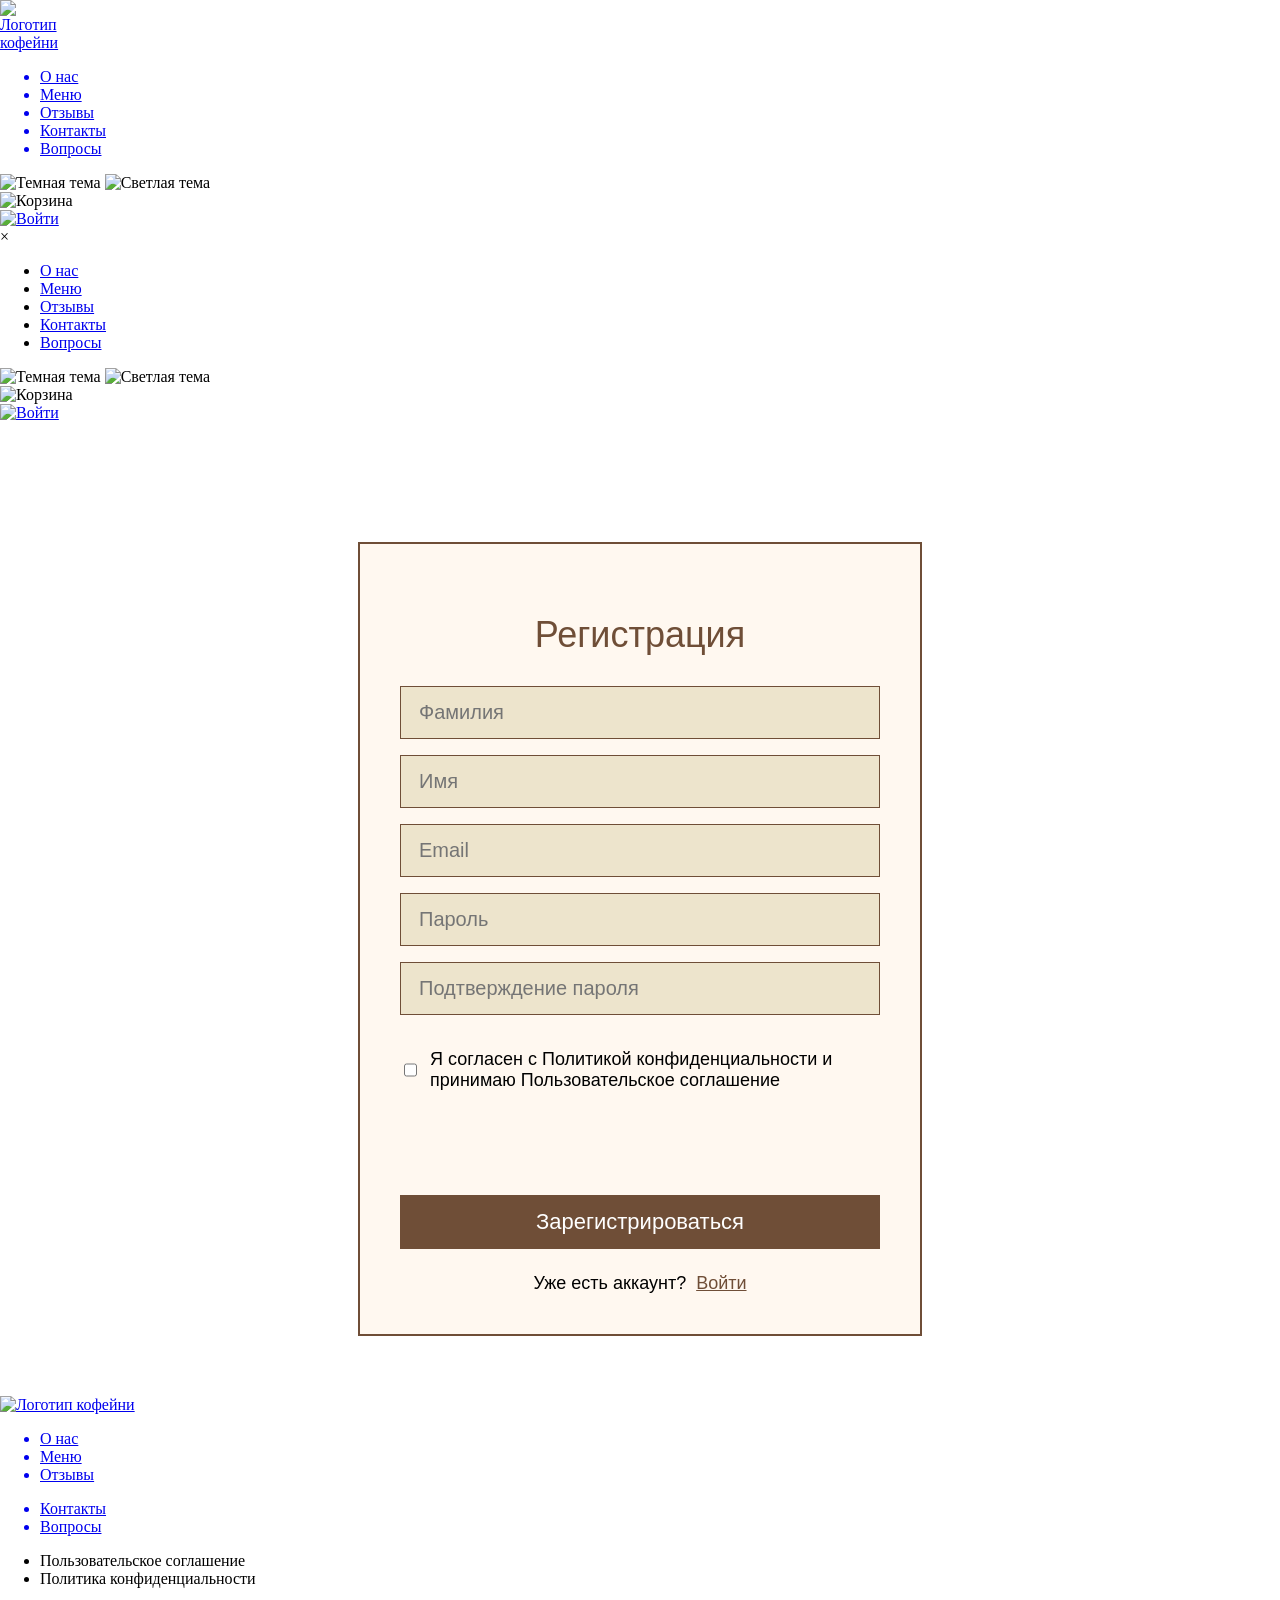
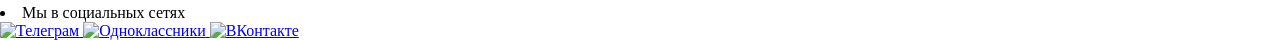
==== log/registration/index.html @ d0dbc520 "e" ====
<!DOCTYPE html>
<html lang="en">

<head>
    <meta charset="UTF-8">
    <meta name="viewport" content="width=device-width, initial-scale=1.0">
    <title>Регистрация</title>
    <link rel="stylesheet" href="/main.css">
    <link rel="stylesheet" href="/assets/font/index.html">
    <link rel="stylesheet" href="/log/style.css">
</head>

<body>
    <style>
        header > a img {
    width: 5vw;
    max-width: 70px;
}

    body {
        display: flex;
        flex-direction: column;
        max-height: 100vh;
        margin: 0;
    }
    main {
        flex: 1 0 auto;
    }


.auth-container {
    max-width: 480px;
    margin: 120px auto 60px;
    padding: 40px;
    border: 2px solid #6F4E37;
    background: #fff8f0;
}

.auth-container h2 {
    font-family: "Arsenal SC", sans-serif;
    font-size: 36px;
    font-weight: 400;
    text-align: center;
    margin-bottom: 30px;
    color: #6F4E37;
}

.auth-container form {
    display: flex;
    flex-direction: column;
    gap: 16px;
    max-width: 100%;
}

.auth-container input {
    padding: 14px 18px;
    font-family: "Arsenal SC", sans-serif;
    font-size: 20px;
    border: 1px solid #6F4E37;
    background: #EDE4CC;
    outline: none;
}

.auth-container input:focus {
    border-color: #947056;
    box-shadow: 0 0 0 2px rgba(148, 112, 86, 0.2);
}

.auth-container button[type="submit"] {
    padding: 14px;
    background: #6F4E37;
    color: white;
    font-family: "Arsenal SC", sans-serif;
    font-size: 22px;
    border: none;
    cursor: pointer;
    transition: background 0.2s;
}

.auth-container button[type="submit"]:hover {
    background: #5a3d2b;
}

.auth-container label {
    text-align: center;
    margin-top: 8px;
    font-family: "Arsenal SC", sans-serif;
    font-size: 18px;
}

.auth-container label a {
    color: #6F4E37;
    text-decoration: underline;
}

.error-msg {
    color: #c0392b;
    font-family: "Arsenal SC", sans-serif;
    font-size: 16px;
    min-height: 22px;
    text-align: center;
}

.checkbox-row {
    display: flex;
    align-items: center;
    gap: 10px;
}

.checkbox-row input[type="checkbox"] {
    width: 22px;
    height: 22px;
    cursor: pointer;
}

.checkbox-row p {
    font-family: "Arsenal SC", sans-serif;
    font-size: 18px;
    font-weight: 400;
}

    </style>

    <header>
        <a href="/index.html">
            <img src="/assets/images/logo.svg" alt="Логотип кофейни">
        </a>
        <div class="burger-menu" id="burgerMenu">
            <span></span>
            <span></span>
            <span></span>
        </div>
        <nav>
            <ul>
                <a href="/index.html#section1"><li>О нас</li></a>
                <a href="/index.html#section2"><li>Меню</li></a>
                <a href="/index.html#section3"><li>Отзывы</li></a>
                <a href="/index.html#section4"><li>Контакты</li></a>
                <a href="/index.html#section5"><li>Вопросы</li></a>
            </ul>

            <div class="theme-toggle">
                <img src="/assets/images/moon.svg" alt="Темная тема" id="moon-icon" class="theme-icon active">
                <img src="/assets/images/sun.svg" alt="Светлая тема" id="sun-icon" class="theme-icon">
            </div>
            <img src="/assets/images/bag.svg" alt="Корзина" onclick="cart()" style="cursor:pointer">

            <div class="auth-icon-wrap">
                <a href="/log/authorization/" class="auth-login-btn" style="display:inline-block;">
                    <img src="/assets/images/account.svg" alt="Войти" title="Войти" style="cursor:pointer">
                </a>
                <img src="/assets/images/account.svg" alt="Профиль" title="Профиль"
                     class="auth-profile-btn" style="display:none;cursor:pointer"
                     onclick="login()">
            </div>
        </nav>

        <div class="mobile-nav" id="mobileNav">
            <span class="close-mobile-nav" id="closeMobileNav">&times;</span>
            <ul>
                <li><a href="/index.html#section1">О нас</a></li>
                <li><a href="/index.html#section2">Меню</a></li>
                <li><a href="/index.html#section3">Отзывы</a></li>
                <li><a href="/index.html#section4">Контакты</a></li>
                <li><a href="/index.html#section5">Вопросы</a></li>
            </ul>
            <div class="mobile-nav-icons">
                <div class="theme-toggle">
                    <img src="/assets/images/moon.svg" alt="Темная тема" id="moon-icon-mobile" class="theme-icon active">
                    <img src="/assets/images/sun.svg" alt="Светлая тема" id="sun-icon-mobile" class="theme-icon">
                </div>
                <img src="/assets/images/bag.svg" alt="Корзина" onclick="cart()">
                <div class="auth-icon-wrap">
                    <a href="/log/authorization/" class="auth-login-btn" style="display:inline-block;">
                        <img src="/assets/images/account.svg" alt="Войти">
                    </a>
                    <img src="/assets/images/account.svg" alt="Профиль"
                         class="auth-profile-btn" style="display:none;cursor:pointer"
                         onclick="login()">
                </div>
            </div>
        </div>
    </header>

    <div class="auth-container">
        <h2>Регистрация</h2>
        <form id="registForm">
            <input type="text" placeholder="Фамилия" id="surname" required>
            <input type="text" placeholder="Имя" id="name" required>
            <input type="email" placeholder="Email" id="email" required>
            <input type="password" placeholder="Пароль" id="password" required>
            <input type="password" placeholder="Подтверждение пароля" id="password_confirm" required>
            <div class="checkbox-row">
                <input type="checkbox" id="checkbox">
                <p>Я согласен с <span>Политикой конфиденциальности</span> и принимаю <span>Пользовательское соглашение</span></p>
            </div>
            <p class="error-msg" id="errorMsg"></p>
            <button type="submit">Зарегистрироваться</button>
            <label>Уже есть аккаунт?&nbsp;
                <a href="/log/authorization/index.html">
                    <span>Войти</span>
                </a>
            </label>
        </form>
    </div>

    <footer>
        <a href="/index.html">
            <img src="/assets/images/logo_footer.svg" alt="Логотип кофейни">
        </a>
        <nav>
            <div>
                <ul>
                    <a href="/index.html#section1"><li>О нас</li></a>
                    <a href="/index.html#section2"><li>Меню</li></a>
                    <a href="/index.html#section3"><li>Отзывы</li></a>
                </ul>
                <ul>
                    <a href="/index.html#section4"><li>Контакты</li></a>
                    <a href="/index.html#section5"><li>Вопросы</li></a>
                </ul>
            </div>
            <ul>
                <li>Пользовательское соглашение</li>
                <li>Политика конфиденциальности</li>
            </ul>
        </nav>
        <div class="social_media">
            <li>Мы в социальных сетях</li>
            <div>
                <a href="https://t.me/marik_hguu">
                    <img class="img" src="/assets/images/telegram.svg" alt="Телеграм">
                </a>
                <a href="https://vk.com/mari_kaverina">
                    <img class="img" src="/assets/images/odnoklassniki.svg" alt="Одноклассники">
                </a>
                <a href="https://vk.com/mari_kaverina">
                    <img class="img" src="/assets/images/vk.svg" alt="ВКонтакте">
                </a>
            </div>
        </div>
    </footer>

    <script src="/js/class.js"></script>
    <script src="/js/log/log.js"></script>
    <script src="/js/goods/log_cart.js"></script>
    <script src="/js/home/mode.js"></script>
    <script src="/js/home/burger.js"></script>
    <script src="/js/auth-header.js"></script>
    <script>
        const form = document.getElementById('registForm');
        const errorMsg = document.getElementById('errorMsg');

        form.addEventListener('submit', async (e) => {
            e.preventDefault();
            errorMsg.textContent = '';
            errorMsg.style.color = '#c0392b';

            const surname = document.getElementById('surname').value.trim();
            const name = document.getElementById('name').value.trim();
            const email = document.getElementById('email').value.trim();
            const password = document.getElementById('password').value;
            const confirmPassword = document.getElementById('password_confirm').value;
            const checkbox = document.getElementById('checkbox');

            if (surname.length < 2 || surname.length > 13) {
                errorMsg.textContent = 'Фамилия: от 2 до 13 символов';
                return;
            }
            if (name.length < 2 || name.length > 13) {
                errorMsg.textContent = 'Имя: от 2 до 13 символов';
                return;
            }
            if (!email || !email.includes('@') || email.length < 5) {
                errorMsg.textContent = 'Введите корректный email';
                return;
            }
            if (email.length > 25) {
                errorMsg.textContent = 'Email не более 25 символов';
                return;
            }
            if (password.length < 6) {
                errorMsg.textContent = 'Пароль должен быть минимум 6 символов';
                return;
            }
            if (password.length > 50) {
                errorMsg.textContent = 'Пароль слишком длинный (макс. 50 символов)';
                return;
            }
            if (password !== confirmPassword) {
                errorMsg.textContent = 'Пароли не совпадают!';
                return;
            }
            if (!checkbox.checked) {
                errorMsg.textContent = 'Необходимо принять соглашение';
                return;
            }

            try {
                const um = await getUserManager();
                await um.register(surname, name, email, password);
                errorMsg.style.color = '#27ae60';
                errorMsg.textContent = 'Регистрация успешна!';
                setTimeout(() => { window.location.href = '/profile/'; }, 1000);
            } catch (err) {
                errorMsg.textContent = err.message || 'Ошибка регистрации';
            }
        });
    </script>
</body>
</html>
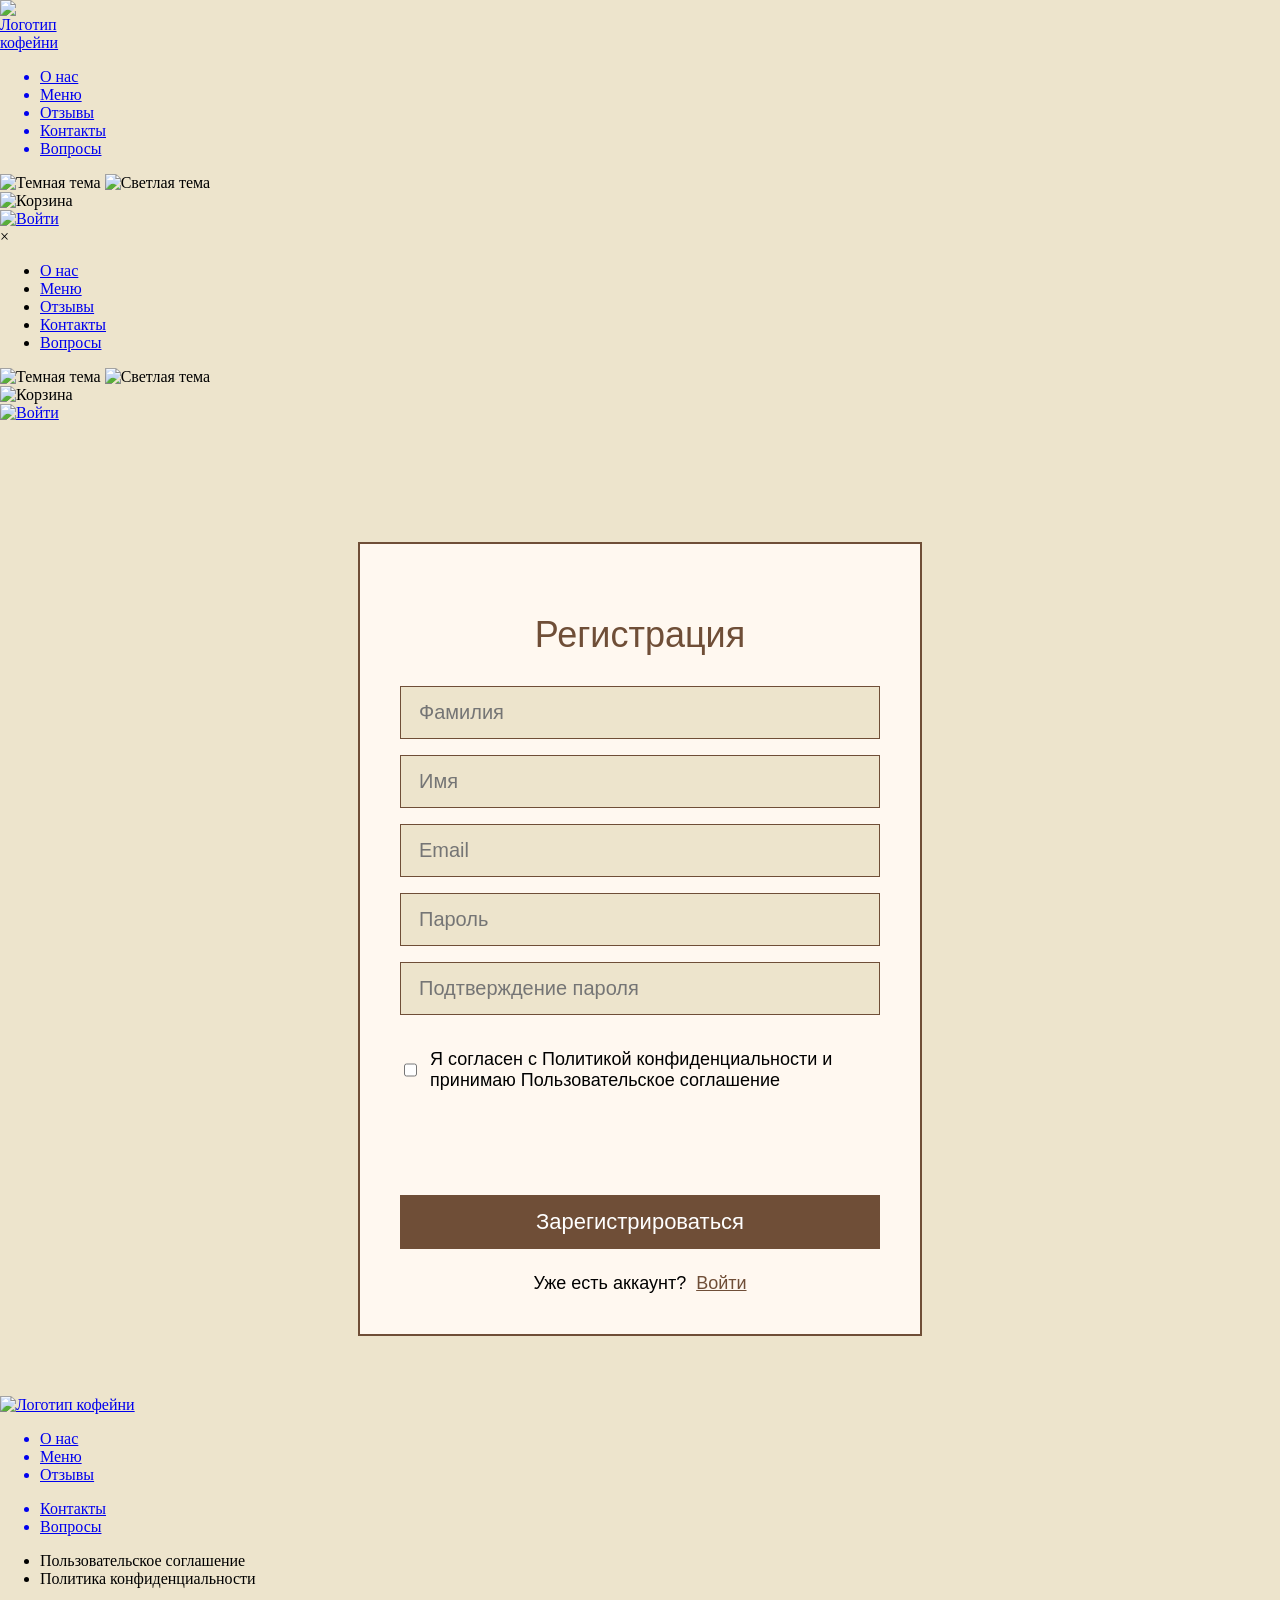
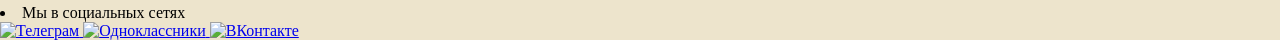
==== commit 633b2860: "Update index.html" ====
--- a/log/registration/index.html
+++ b/log/registration/index.html
@@ -12,10 +12,7 @@
 
 <body>
     <style>
-        header > a img {
-    width: 5vw;
-    max-width: 70px;
-}
+
 
     body {
         display: flex;
--- a/log/style.css
+++ b/log/style.css
@@ -0,0 +1,99 @@
+header > a img {
+    width: 5vw;
+    max-width: 70px;
+}
+
+body {
+    background-color: #EDE4CC;
+}
+
+.auth-container {
+    max-width: 480px;
+    margin: 160px auto 60px;
+    padding: 40px;
+    border: 2px solid #6F4E37;
+    background: #fff8f0;
+}
+
+.auth-container h2 {
+    font-family: "Arsenal SC", sans-serif;
+    font-size: 36px;
+    font-weight: 400;
+    text-align: center;
+    margin-bottom: 30px;
+    color: #6F4E37;
+}
+
+.auth-container form {
+    display: flex;
+    flex-direction: column;
+    gap: 16px;
+    max-width: 100%;
+}
+
+.auth-container input {
+    padding: 14px 18px;
+    font-family: "Arsenal SC", sans-serif;
+    font-size: 20px;
+    border: 1px solid #6F4E37;
+    background: #EDE4CC;
+    outline: none;
+}
+
+.auth-container input:focus {
+    border-color: #947056;
+    box-shadow: 0 0 0 2px rgba(148, 112, 86, 0.2);
+}
+
+.auth-container button[type="submit"] {
+    padding: 14px;
+    background: #6F4E37;
+    color: white;
+    font-family: "Arsenal SC", sans-serif;
+    font-size: 22px;
+    border: none;
+    cursor: pointer;
+    transition: background 0.2s;
+}
+
+.auth-container button[type="submit"]:hover {
+    background: #5a3d2b;
+}
+
+.auth-container label {
+    text-align: center;
+    margin-top: 8px;
+    font-family: "Arsenal SC", sans-serif;
+    font-size: 18px;
+}
+
+.auth-container label a {
+    color: #6F4E37;
+    text-decoration: underline;
+}
+
+.error-msg {
+    color: #c0392b;
+    font-family: "Arsenal SC", sans-serif;
+    font-size: 16px;
+    min-height: 22px;
+    text-align: center;
+}
+
+.checkbox-row {
+    display: flex;
+    align-items: center;
+    gap: 10px;
+}
+
+.checkbox-row input[type="checkbox"] {
+    width: 22px;
+    height: 22px;
+    cursor: pointer;
+}
+
+.checkbox-row p {
+    font-family: "Arsenal SC", sans-serif;
+    font-size: 18px;
+    font-weight: 400;
+}
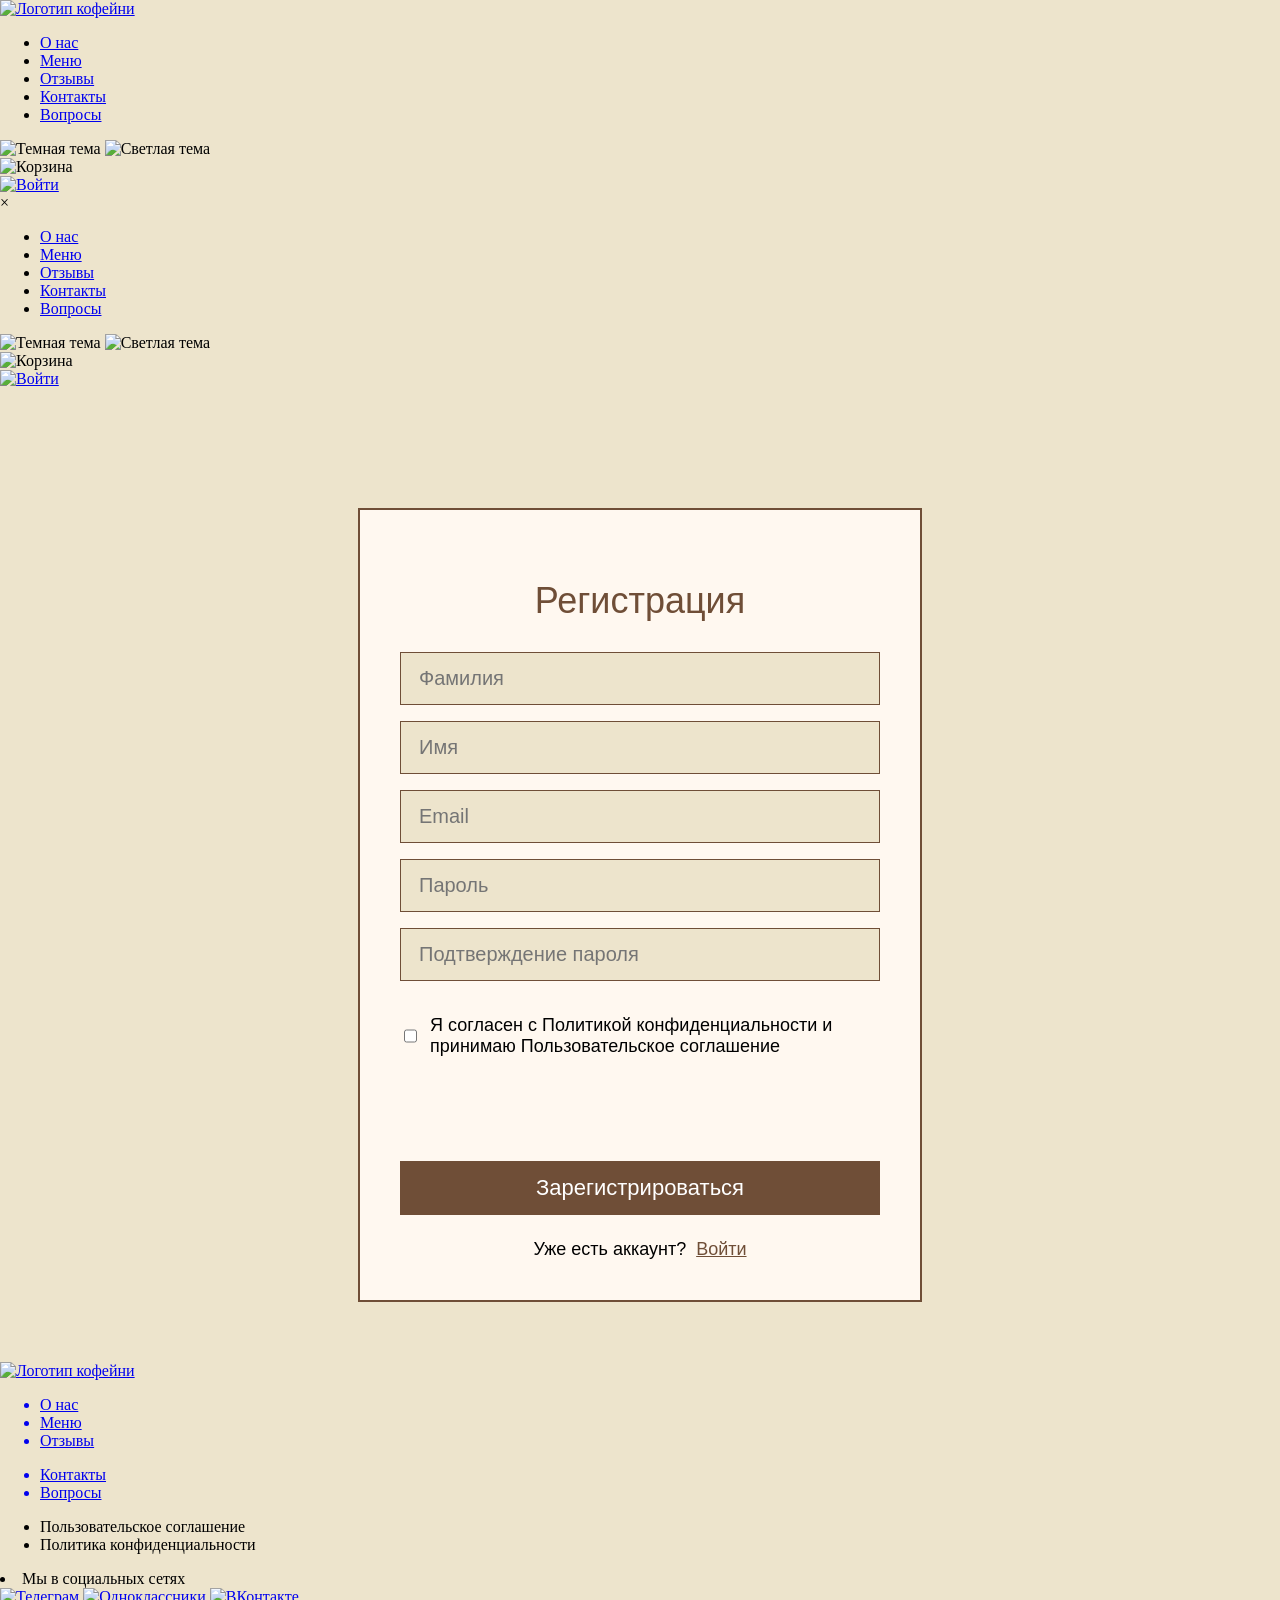
==== commit 15a70c40: "Update index.html" ====
--- a/log/registration/index.html
+++ b/log/registration/index.html
@@ -118,66 +118,65 @@
 
     </style>
 
-    <header>
-        <a href="/index.html">
-            <img src="/assets/images/logo.svg" alt="Логотип кофейни">
-        </a>
-        <div class="burger-menu" id="burgerMenu">
-            <span></span>
-            <span></span>
-            <span></span>
+   <header>
+    <a href="/index.html">
+        <img src="/assets/images/logo.svg" alt="Логотип кофейни">
+    </a>
+    <div class="burger-menu" id="burgerMenu">
+        <span></span>
+        <span></span>
+        <span></span>
+    </div>
+    <nav>
+        <ul>
+            <li><a href="/index.html#section1">О нас</a></li>
+            <li><a href="/index.html#section2">Меню</a></li>
+            <li><a href="/index.html#section3">Отзывы</a></li>
+            <li><a href="/index.html#section4">Контакты</a></li>
+            <li><a href="/index.html#section5">Вопросы</a></li>
+        </ul>
+
+        <div class="theme-toggle">
+            <img src="/assets/images/moon.svg" alt="Темная тема" id="moon-icon" class="theme-icon active">
+            <img src="/assets/images/sun.svg" alt="Светлая тема" id="sun-icon" class="theme-icon">
         </div>
-        <nav>
-            <ul>
-                <a href="/index.html#section1"><li>О нас</li></a>
-                <a href="/index.html#section2"><li>Меню</li></a>
-                <a href="/index.html#section3"><li>Отзывы</li></a>
-                <a href="/index.html#section4"><li>Контакты</li></a>
-                <a href="/index.html#section5"><li>Вопросы</li></a>
-            </ul>
-
+        <img src="/assets/images/bag.svg" alt="Корзина" onclick="cart()" style="cursor:pointer">
+
+        <div class="auth-icon-wrap">
+            <a href="/log/authorization/" class="auth-login-btn" style="display:inline-block;">
+                <img src="/assets/images/account.svg" alt="Войти" title="Войти" style="cursor:pointer">
+            </a>
+            <img src="/assets/images/account.svg" alt="Профиль" title="Профиль"
+                 class="auth-profile-btn" style="display:none;cursor:pointer"
+                 onclick="login()">
+        </div>
+    </nav>
+
+    <!-- Мобильное меню (тоже должно быть одинаковым) -->
+    <div class="mobile-nav" id="mobileNav">
+        <span class="close-mobile-nav" id="closeMobileNav">&times;</span>
+        <ul>
+            <li><a href="/index.html#section1">О нас</a></li>
+            <li><a href="/index.html#section2">Меню</a></li>
+            <li><a href="/index.html#section3">Отзывы</a></li>
+            <li><a href="/index.html#section4">Контакты</a></li>
+            <li><a href="/index.html#section5">Вопросы</a></li>
+        </ul>
+        <div class="mobile-nav-icons">
             <div class="theme-toggle">
-                <img src="/assets/images/moon.svg" alt="Темная тема" id="moon-icon" class="theme-icon active">
-                <img src="/assets/images/sun.svg" alt="Светлая тема" id="sun-icon" class="theme-icon">
-            </div>
-            <img src="/assets/images/bag.svg" alt="Корзина" onclick="cart()" style="cursor:pointer">
-
+                <img src="/assets/images/moon.svg" alt="Темная тема" id="moon-icon-mobile" class="theme-icon active">
+                <img src="/assets/images/sun.svg" alt="Светлая тема" id="sun-icon-mobile" class="theme-icon">
+            </div>
+            <img src="/assets/images/bag.svg" alt="Корзина" onclick="cart()">
             <div class="auth-icon-wrap">
-                <a href="/log/authorization/" class="auth-login-btn" style="display:inline-block;">
-                    <img src="/assets/images/account.svg" alt="Войти" title="Войти" style="cursor:pointer">
-                </a>
-                <img src="/assets/images/account.svg" alt="Профиль" title="Профиль"
-                     class="auth-profile-btn" style="display:none;cursor:pointer"
-                     onclick="login()">
-            </div>
-        </nav>
-
-        <div class="mobile-nav" id="mobileNav">
-            <span class="close-mobile-nav" id="closeMobileNav">&times;</span>
-            <ul>
-                <li><a href="/index.html#section1">О нас</a></li>
-                <li><a href="/index.html#section2">Меню</a></li>
-                <li><a href="/index.html#section3">Отзывы</a></li>
-                <li><a href="/index.html#section4">Контакты</a></li>
-                <li><a href="/index.html#section5">Вопросы</a></li>
-            </ul>
-            <div class="mobile-nav-icons">
-                <div class="theme-toggle">
-                    <img src="/assets/images/moon.svg" alt="Темная тема" id="moon-icon-mobile" class="theme-icon active">
-                    <img src="/assets/images/sun.svg" alt="Светлая тема" id="sun-icon-mobile" class="theme-icon">
-                </div>
-                <img src="/assets/images/bag.svg" alt="Корзина" onclick="cart()">
-                <div class="auth-icon-wrap">
-                    <a href="/log/authorization/" class="auth-login-btn" style="display:inline-block;">
-                        <img src="/assets/images/account.svg" alt="Войти">
-                    </a>
-                    <img src="/assets/images/account.svg" alt="Профиль"
-                         class="auth-profile-btn" style="display:none;cursor:pointer"
-                         onclick="login()">
-                </div>
+                <a href="/log/authorization/" class="auth-login-btn">
+                    <img src="/assets/images/account.svg" alt="Войти">
+                </a>
+                <img src="/assets/images/account.svg" alt="Профиль" class="auth-profile-btn" style="display:none;" onclick="login()">
             </div>
         </div>
-    </header>
+    </div>
+</header>
 
     <div class="auth-container">
         <h2>Регистрация</h2>
--- a/log/style.css
+++ b/log/style.css
@@ -1,7 +1,3 @@
-header > a img {
-    width: 5vw;
-    max-width: 70px;
-}
 
 body {
     background-color: #EDE4CC;
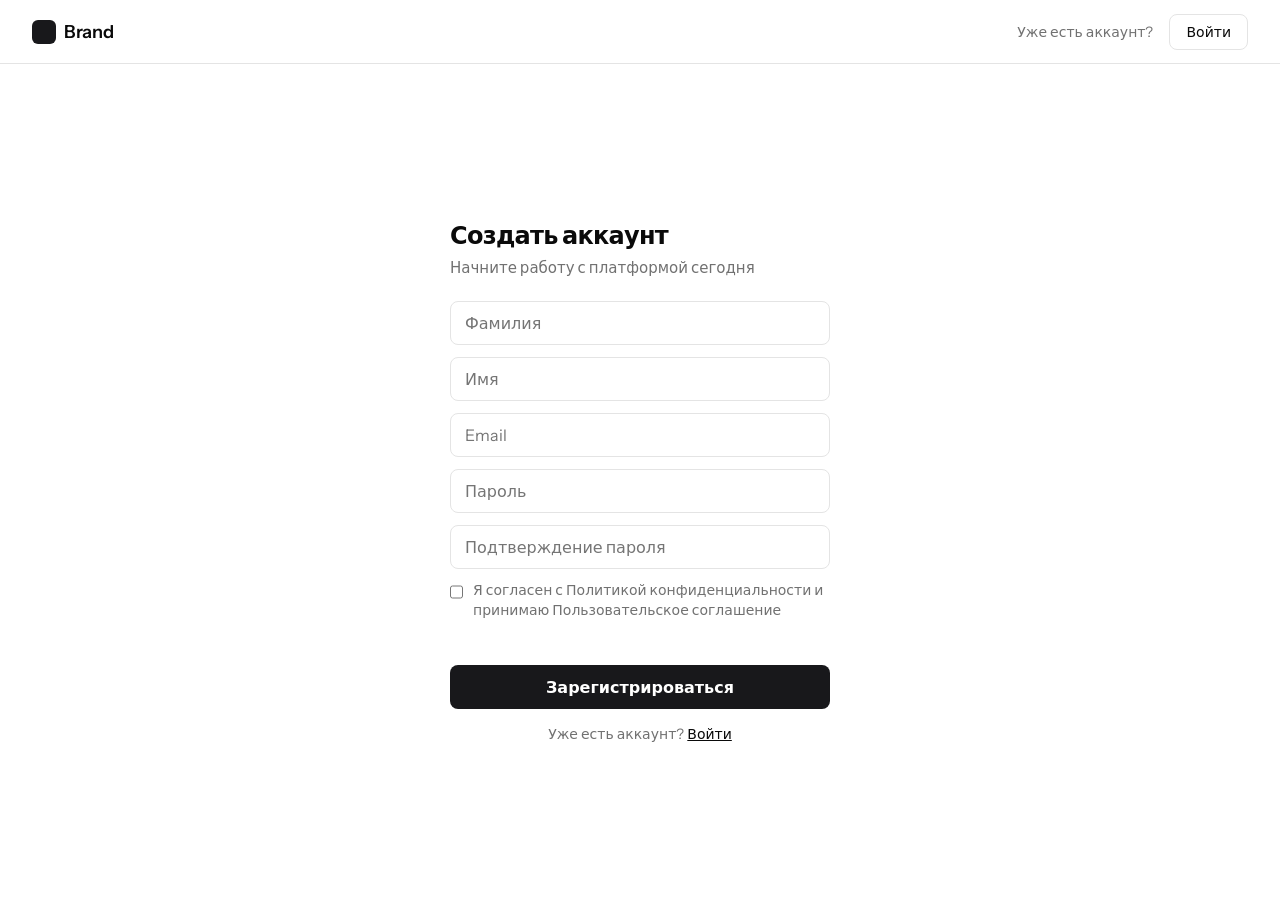
==== commit 5772b0dd: "Update index.html" ====
--- a/log/registration/index.html
+++ b/log/registration/index.html
@@ -1,307 +1,115 @@
 <!DOCTYPE html>
-<html lang="en">
+<html lang="ru">
+<head>
+  <meta charset="UTF-8" />
+  <meta name="viewport" content="width=device-width, initial-scale=1.0" />
+  <title>Регистрация</title>
+  <link rel="preconnect" href="https://fonts.googleapis.com" />
+  <link rel="preconnect" href="https://fonts.gstatic.com" crossorigin />
+  <link href="https://fonts.googleapis.com/css2?family=Instrument+Sans:wght@400;500;600&display=swap" rel="stylesheet" />
+  <link rel="stylesheet" href="/log/style.css" />
+</head>
+<body>
 
-<head>
-    <meta charset="UTF-8">
-    <meta name="viewport" content="width=device-width, initial-scale=1.0">
-    <title>Регистрация</title>
-    <link rel="stylesheet" href="/main.css">
-    <link rel="stylesheet" href="/assets/font/index.html">
-    <link rel="stylesheet" href="/log/style.css">
-</head>
+  <header class="auth-header">
+    <a href="/index.html" class="logo">
+      <div class="logo-icon"></div>
+      <span>Brand</span>
+    </a>
+    <nav class="auth-nav">
+      <span>Уже есть аккаунт?</span>
+      <a href="/log/authorization/index.html" class="btn-secondary">Войти</a>
+    </nav>
+  </header>
 
-<body>
-    <style>
+  <main class="auth-container">
+    <section class="auth-card">
+      <h1>Создать аккаунт</h1>
+      <p class="subtitle">Начните работу с платформой сегодня</p>
 
+      <form id="registForm">
+        <input type="text" placeholder="Фамилия" id="surname" required />
+        <input type="text" placeholder="Имя" id="name" required />
+        <input type="email" placeholder="Email" id="email" required />
+        <input type="password" placeholder="Пароль" id="password" required />
+        <input type="password" placeholder="Подтверждение пароля" id="password_confirm" required />
 
-    body {
-        display: flex;
-        flex-direction: column;
-        max-height: 100vh;
-        margin: 0;
-    }
-    main {
-        flex: 1 0 auto;
-    }
+        <div class="checkbox-row">
+          <input type="checkbox" id="checkbox" />
+          <p>Я согласен с Политикой конфиденциальности и принимаю Пользовательское соглашение</p>
+        </div>
 
+        <p class="error-msg" id="errorMsg"></p>
+        <button type="submit">Зарегистрироваться</button>
+        <label>
+          Уже есть аккаунт?
+          <a href="/log/authorization/index.html">Войти</a>
+        </label>
+      </form>
+    </section>
+  </main>
 
-.auth-container {
-    max-width: 480px;
-    margin: 120px auto 60px;
-    padding: 40px;
-    border: 2px solid #6F4E37;
-    background: #fff8f0;
-}
+  <script src="/js/class.js"></script>
+  <script src="/js/log/log.js"></script>
+  <script>
+    const form = document.getElementById('registForm');
+    const errorMsg = document.getElementById('errorMsg');
 
-.auth-container h2 {
-    font-family: "Arsenal SC", sans-serif;
-    font-size: 36px;
-    font-weight: 400;
-    text-align: center;
-    margin-bottom: 30px;
-    color: #6F4E37;
-}
+    form.addEventListener('submit', async (e) => {
+      e.preventDefault();
+      errorMsg.textContent = '';
+      errorMsg.style.color = '#c0392b';
 
-.auth-container form {
-    display: flex;
-    flex-direction: column;
-    gap: 16px;
-    max-width: 100%;
-}
+      const surname = document.getElementById('surname').value.trim();
+      const name = document.getElementById('name').value.trim();
+      const email = document.getElementById('email').value.trim();
+      const password = document.getElementById('password').value;
+      const confirmPassword = document.getElementById('password_confirm').value;
+      const checkbox = document.getElementById('checkbox');
 
-.auth-container input {
-    padding: 14px 18px;
-    font-family: "Arsenal SC", sans-serif;
-    font-size: 20px;
-    border: 1px solid #6F4E37;
-    background: #EDE4CC;
-    outline: none;
-}
+      if (surname.length < 2 || surname.length > 13) {
+        errorMsg.textContent = 'Фамилия: от 2 до 13 символов';
+        return;
+      }
+      if (name.length < 2 || name.length > 13) {
+        errorMsg.textContent = 'Имя: от 2 до 13 символов';
+        return;
+      }
+      if (!email || !email.includes('@') || email.length < 5) {
+        errorMsg.textContent = 'Введите корректный email';
+        return;
+      }
+      if (email.length > 25) {
+        errorMsg.textContent = 'Email не более 25 символов';
+        return;
+      }
+      if (password.length < 6) {
+        errorMsg.textContent = 'Пароль должен быть минимум 6 символов';
+        return;
+      }
+      if (password.length > 50) {
+        errorMsg.textContent = 'Пароль слишком длинный (макс. 50 символов)';
+        return;
+      }
+      if (password !== confirmPassword) {
+        errorMsg.textContent = 'Пароли не совпадают!';
+        return;
+      }
+      if (!checkbox.checked) {
+        errorMsg.textContent = 'Необходимо принять соглашение';
+        return;
+      }
 
-.auth-container input:focus {
-    border-color: #947056;
-    box-shadow: 0 0 0 2px rgba(148, 112, 86, 0.2);
-}
-
-.auth-container button[type="submit"] {
-    padding: 14px;
-    background: #6F4E37;
-    color: white;
-    font-family: "Arsenal SC", sans-serif;
-    font-size: 22px;
-    border: none;
-    cursor: pointer;
-    transition: background 0.2s;
-}
-
-.auth-container button[type="submit"]:hover {
-    background: #5a3d2b;
-}
-
-.auth-container label {
-    text-align: center;
-    margin-top: 8px;
-    font-family: "Arsenal SC", sans-serif;
-    font-size: 18px;
-}
-
-.auth-container label a {
-    color: #6F4E37;
-    text-decoration: underline;
-}
-
-.error-msg {
-    color: #c0392b;
-    font-family: "Arsenal SC", sans-serif;
-    font-size: 16px;
-    min-height: 22px;
-    text-align: center;
-}
-
-.checkbox-row {
-    display: flex;
-    align-items: center;
-    gap: 10px;
-}
-
-.checkbox-row input[type="checkbox"] {
-    width: 22px;
-    height: 22px;
-    cursor: pointer;
-}
-
-.checkbox-row p {
-    font-family: "Arsenal SC", sans-serif;
-    font-size: 18px;
-    font-weight: 400;
-}
-
-    </style>
-
-   <header>
-    <a href="/index.html">
-        <img src="/assets/images/logo.svg" alt="Логотип кофейни">
-    </a>
-    <div class="burger-menu" id="burgerMenu">
-        <span></span>
-        <span></span>
-        <span></span>
-    </div>
-    <nav>
-        <ul>
-            <li><a href="/index.html#section1">О нас</a></li>
-            <li><a href="/index.html#section2">Меню</a></li>
-            <li><a href="/index.html#section3">Отзывы</a></li>
-            <li><a href="/index.html#section4">Контакты</a></li>
-            <li><a href="/index.html#section5">Вопросы</a></li>
-        </ul>
-
-        <div class="theme-toggle">
-            <img src="/assets/images/moon.svg" alt="Темная тема" id="moon-icon" class="theme-icon active">
-            <img src="/assets/images/sun.svg" alt="Светлая тема" id="sun-icon" class="theme-icon">
-        </div>
-        <img src="/assets/images/bag.svg" alt="Корзина" onclick="cart()" style="cursor:pointer">
-
-        <div class="auth-icon-wrap">
-            <a href="/log/authorization/" class="auth-login-btn" style="display:inline-block;">
-                <img src="/assets/images/account.svg" alt="Войти" title="Войти" style="cursor:pointer">
-            </a>
-            <img src="/assets/images/account.svg" alt="Профиль" title="Профиль"
-                 class="auth-profile-btn" style="display:none;cursor:pointer"
-                 onclick="login()">
-        </div>
-    </nav>
-
-    <!-- Мобильное меню (тоже должно быть одинаковым) -->
-    <div class="mobile-nav" id="mobileNav">
-        <span class="close-mobile-nav" id="closeMobileNav">&times;</span>
-        <ul>
-            <li><a href="/index.html#section1">О нас</a></li>
-            <li><a href="/index.html#section2">Меню</a></li>
-            <li><a href="/index.html#section3">Отзывы</a></li>
-            <li><a href="/index.html#section4">Контакты</a></li>
-            <li><a href="/index.html#section5">Вопросы</a></li>
-        </ul>
-        <div class="mobile-nav-icons">
-            <div class="theme-toggle">
-                <img src="/assets/images/moon.svg" alt="Темная тема" id="moon-icon-mobile" class="theme-icon active">
-                <img src="/assets/images/sun.svg" alt="Светлая тема" id="sun-icon-mobile" class="theme-icon">
-            </div>
-            <img src="/assets/images/bag.svg" alt="Корзина" onclick="cart()">
-            <div class="auth-icon-wrap">
-                <a href="/log/authorization/" class="auth-login-btn">
-                    <img src="/assets/images/account.svg" alt="Войти">
-                </a>
-                <img src="/assets/images/account.svg" alt="Профиль" class="auth-profile-btn" style="display:none;" onclick="login()">
-            </div>
-        </div>
-    </div>
-</header>
-
-    <div class="auth-container">
-        <h2>Регистрация</h2>
-        <form id="registForm">
-            <input type="text" placeholder="Фамилия" id="surname" required>
-            <input type="text" placeholder="Имя" id="name" required>
-            <input type="email" placeholder="Email" id="email" required>
-            <input type="password" placeholder="Пароль" id="password" required>
-            <input type="password" placeholder="Подтверждение пароля" id="password_confirm" required>
-            <div class="checkbox-row">
-                <input type="checkbox" id="checkbox">
-                <p>Я согласен с <span>Политикой конфиденциальности</span> и принимаю <span>Пользовательское соглашение</span></p>
-            </div>
-            <p class="error-msg" id="errorMsg"></p>
-            <button type="submit">Зарегистрироваться</button>
-            <label>Уже есть аккаунт?&nbsp;
-                <a href="/log/authorization/index.html">
-                    <span>Войти</span>
-                </a>
-            </label>
-        </form>
-    </div>
-
-    <footer>
-        <a href="/index.html">
-            <img src="/assets/images/logo_footer.svg" alt="Логотип кофейни">
-        </a>
-        <nav>
-            <div>
-                <ul>
-                    <a href="/index.html#section1"><li>О нас</li></a>
-                    <a href="/index.html#section2"><li>Меню</li></a>
-                    <a href="/index.html#section3"><li>Отзывы</li></a>
-                </ul>
-                <ul>
-                    <a href="/index.html#section4"><li>Контакты</li></a>
-                    <a href="/index.html#section5"><li>Вопросы</li></a>
-                </ul>
-            </div>
-            <ul>
-                <li>Пользовательское соглашение</li>
-                <li>Политика конфиденциальности</li>
-            </ul>
-        </nav>
-        <div class="social_media">
-            <li>Мы в социальных сетях</li>
-            <div>
-                <a href="https://t.me/marik_hguu">
-                    <img class="img" src="/assets/images/telegram.svg" alt="Телеграм">
-                </a>
-                <a href="https://vk.com/mari_kaverina">
-                    <img class="img" src="/assets/images/odnoklassniki.svg" alt="Одноклассники">
-                </a>
-                <a href="https://vk.com/mari_kaverina">
-                    <img class="img" src="/assets/images/vk.svg" alt="ВКонтакте">
-                </a>
-            </div>
-        </div>
-    </footer>
-
-    <script src="/js/class.js"></script>
-    <script src="/js/log/log.js"></script>
-    <script src="/js/goods/log_cart.js"></script>
-    <script src="/js/home/mode.js"></script>
-    <script src="/js/home/burger.js"></script>
-    <script src="/js/auth-header.js"></script>
-    <script>
-        const form = document.getElementById('registForm');
-        const errorMsg = document.getElementById('errorMsg');
-
-        form.addEventListener('submit', async (e) => {
-            e.preventDefault();
-            errorMsg.textContent = '';
-            errorMsg.style.color = '#c0392b';
-
-            const surname = document.getElementById('surname').value.trim();
-            const name = document.getElementById('name').value.trim();
-            const email = document.getElementById('email').value.trim();
-            const password = document.getElementById('password').value;
-            const confirmPassword = document.getElementById('password_confirm').value;
-            const checkbox = document.getElementById('checkbox');
-
-            if (surname.length < 2 || surname.length > 13) {
-                errorMsg.textContent = 'Фамилия: от 2 до 13 символов';
-                return;
-            }
-            if (name.length < 2 || name.length > 13) {
-                errorMsg.textContent = 'Имя: от 2 до 13 символов';
-                return;
-            }
-            if (!email || !email.includes('@') || email.length < 5) {
-                errorMsg.textContent = 'Введите корректный email';
-                return;
-            }
-            if (email.length > 25) {
-                errorMsg.textContent = 'Email не более 25 символов';
-                return;
-            }
-            if (password.length < 6) {
-                errorMsg.textContent = 'Пароль должен быть минимум 6 символов';
-                return;
-            }
-            if (password.length > 50) {
-                errorMsg.textContent = 'Пароль слишком длинный (макс. 50 символов)';
-                return;
-            }
-            if (password !== confirmPassword) {
-                errorMsg.textContent = 'Пароли не совпадают!';
-                return;
-            }
-            if (!checkbox.checked) {
-                errorMsg.textContent = 'Необходимо принять соглашение';
-                return;
-            }
-
-            try {
-                const um = await getUserManager();
-                await um.register(surname, name, email, password);
-                errorMsg.style.color = '#27ae60';
-                errorMsg.textContent = 'Регистрация успешна!';
-                setTimeout(() => { window.location.href = '/profile/'; }, 1000);
-            } catch (err) {
-                errorMsg.textContent = err.message || 'Ошибка регистрации';
-            }
-        });
-    </script>
+      try {
+        const um = await getUserManager();
+        await um.register(surname, name, email, password);
+        errorMsg.style.color = '#27ae60';
+        errorMsg.textContent = 'Регистрация успешна!';
+        setTimeout(() => { window.location.href = '/profile/'; }, 1000);
+      } catch (err) {
+        errorMsg.textContent = err.message || 'Ошибка регистрации';
+      }
+    });
+  </script>
 </body>
 </html>
--- a/log/style.css
+++ b/log/style.css
@@ -1,95 +1,200 @@
+/* Foundation */
+:root {
+  --background: oklch(1 0 0);
+  --foreground: oklch(0.145 0 0);
+  --muted: oklch(0.97 0 0);
+  --muted-foreground: oklch(0.55 0 0);
+  --border: oklch(0.92 0 0);
+  --primary: oklch(0.21 0.006 285.885);
+  --radius: 8px;
+  --font-sans: 'Instrument Sans', system-ui, -apple-system, sans-serif;
+}
+
+* {
+  box-sizing: border-box;
+  margin: 0;
+  padding: 0;
+  -webkit-font-smoothing: antialiased;
+}
 
 body {
-    background-color: #EDE4CC;
-}
-
+  font-family: var(--font-sans);
+  background-color: var(--background);
+  color: var(--foreground);
+  min-height: 100vh;
+}
+
+/* Shared auth header (IDENTICAL on login/register) */
+.auth-header {
+  height: 64px;
+  display: flex;
+  align-items: center;
+  justify-content: space-between;
+  padding: 0 32px;
+  border-bottom: 1px solid var(--border);
+  background: var(--background);
+  position: fixed;
+  top: 0;
+  left: 0;
+  right: 0;
+  z-index: 50;
+}
+
+.logo {
+  display: flex;
+  align-items: center;
+  gap: 8px;
+  text-decoration: none;
+  font-weight: 600;
+  font-size: 18px;
+  color: var(--foreground);
+  letter-spacing: -0.02em;
+}
+
+.logo-icon {
+  width: 24px;
+  height: 24px;
+  background: var(--primary);
+  border-radius: 6px;
+}
+
+.auth-nav {
+  display: flex;
+  align-items: center;
+  gap: 16px;
+}
+
+.auth-nav span {
+  font-size: 14px;
+  color: var(--muted-foreground);
+}
+
+.btn-secondary {
+  font-size: 14px;
+  font-weight: 500;
+  padding: 8px 16px;
+  border-radius: var(--radius);
+  border: 1px solid var(--border);
+  background: var(--background);
+  color: var(--foreground);
+  text-decoration: none;
+  transition: all 0.2s cubic-bezier(0.4, 0, 0.2, 1);
+}
+
+.btn-secondary:hover {
+  background: var(--muted);
+  border-color: oklch(0.85 0 0);
+}
+
+/* Layout */
 .auth-container {
-    max-width: 480px;
-    margin: 160px auto 60px;
-    padding: 40px;
-    border: 2px solid #6F4E37;
-    background: #fff8f0;
-}
-
-.auth-container h2 {
-    font-family: "Arsenal SC", sans-serif;
-    font-size: 36px;
-    font-weight: 400;
-    text-align: center;
-    margin-bottom: 30px;
-    color: #6F4E37;
-}
-
-.auth-container form {
-    display: flex;
-    flex-direction: column;
-    gap: 16px;
-    max-width: 100%;
-}
-
-.auth-container input {
-    padding: 14px 18px;
-    font-family: "Arsenal SC", sans-serif;
-    font-size: 20px;
-    border: 1px solid #6F4E37;
-    background: #EDE4CC;
-    outline: none;
-}
-
-.auth-container input:focus {
-    border-color: #947056;
-    box-shadow: 0 0 0 2px rgba(148, 112, 86, 0.2);
-}
-
-.auth-container button[type="submit"] {
-    padding: 14px;
-    background: #6F4E37;
-    color: white;
-    font-family: "Arsenal SC", sans-serif;
-    font-size: 22px;
-    border: none;
-    cursor: pointer;
-    transition: background 0.2s;
-}
-
-.auth-container button[type="submit"]:hover {
-    background: #5a3d2b;
-}
-
-.auth-container label {
-    text-align: center;
-    margin-top: 8px;
-    font-family: "Arsenal SC", sans-serif;
-    font-size: 18px;
-}
-
-.auth-container label a {
-    color: #6F4E37;
-    text-decoration: underline;
+  padding-top: 64px;
+  display: flex;
+  justify-content: center;
+  align-items: center;
+  min-height: 100vh;
+}
+
+/* Auth card + form */
+.auth-card {
+  width: 100%;
+  max-width: 420px;
+  padding: 0 20px;
+}
+
+.auth-card h1 {
+  font-size: 24px;
+  margin-bottom: 8px;
+  letter-spacing: -0.03em;
+  font-weight: 600;
+}
+
+.auth-card p.subtitle {
+  color: var(--muted-foreground);
+  margin-bottom: 24px;
+  font-size: 15px;
+}
+
+.auth-card form {
+  display: flex;
+  flex-direction: column;
+  gap: 12px;
+}
+
+.auth-card input {
+  height: 44px;
+  padding: 0 14px;
+  border: 1px solid var(--border);
+  border-radius: var(--radius);
+  background: var(--background);
+  color: var(--foreground);
+  font: inherit;
+  outline: none;
+}
+
+.auth-card input:focus {
+  border-color: var(--primary);
+  box-shadow: 0 0 0 2px color-mix(in oklab, var(--primary) 18%, white);
+}
+
+.auth-card button[type="submit"] {
+  height: 44px;
+  border: none;
+  border-radius: var(--radius);
+  background: var(--primary);
+  color: var(--background);
+  font: inherit;
+  font-weight: 600;
+  cursor: pointer;
+}
+
+.auth-card button[type="submit"]:hover {
+  opacity: 0.92;
+}
+
+.auth-card label {
+  margin-top: 4px;
+  font-size: 14px;
+  color: var(--muted-foreground);
+  text-align: center;
+}
+
+.auth-card label a {
+  color: var(--foreground);
 }
 
 .error-msg {
-    color: #c0392b;
-    font-family: "Arsenal SC", sans-serif;
-    font-size: 16px;
-    min-height: 22px;
-    text-align: center;
+  min-height: 20px;
+  font-size: 13px;
+  color: #c0392b;
+  text-align: center;
 }
 
 .checkbox-row {
-    display: flex;
-    align-items: center;
-    gap: 10px;
+  display: flex;
+  align-items: flex-start;
+  gap: 10px;
 }
 
 .checkbox-row input[type="checkbox"] {
-    width: 22px;
-    height: 22px;
-    cursor: pointer;
+  width: 18px;
+  height: 18px;
+  margin-top: 2px;
+  cursor: pointer;
 }
 
 .checkbox-row p {
-    font-family: "Arsenal SC", sans-serif;
-    font-size: 18px;
-    font-weight: 400;
-}
+  font-size: 14px;
+  color: var(--muted-foreground);
+  line-height: 1.4;
+}
+
+@media (max-width: 640px) {
+  .auth-header {
+    padding: 0 16px;
+  }
+
+  .auth-nav span {
+    display: none;
+  }
+}
